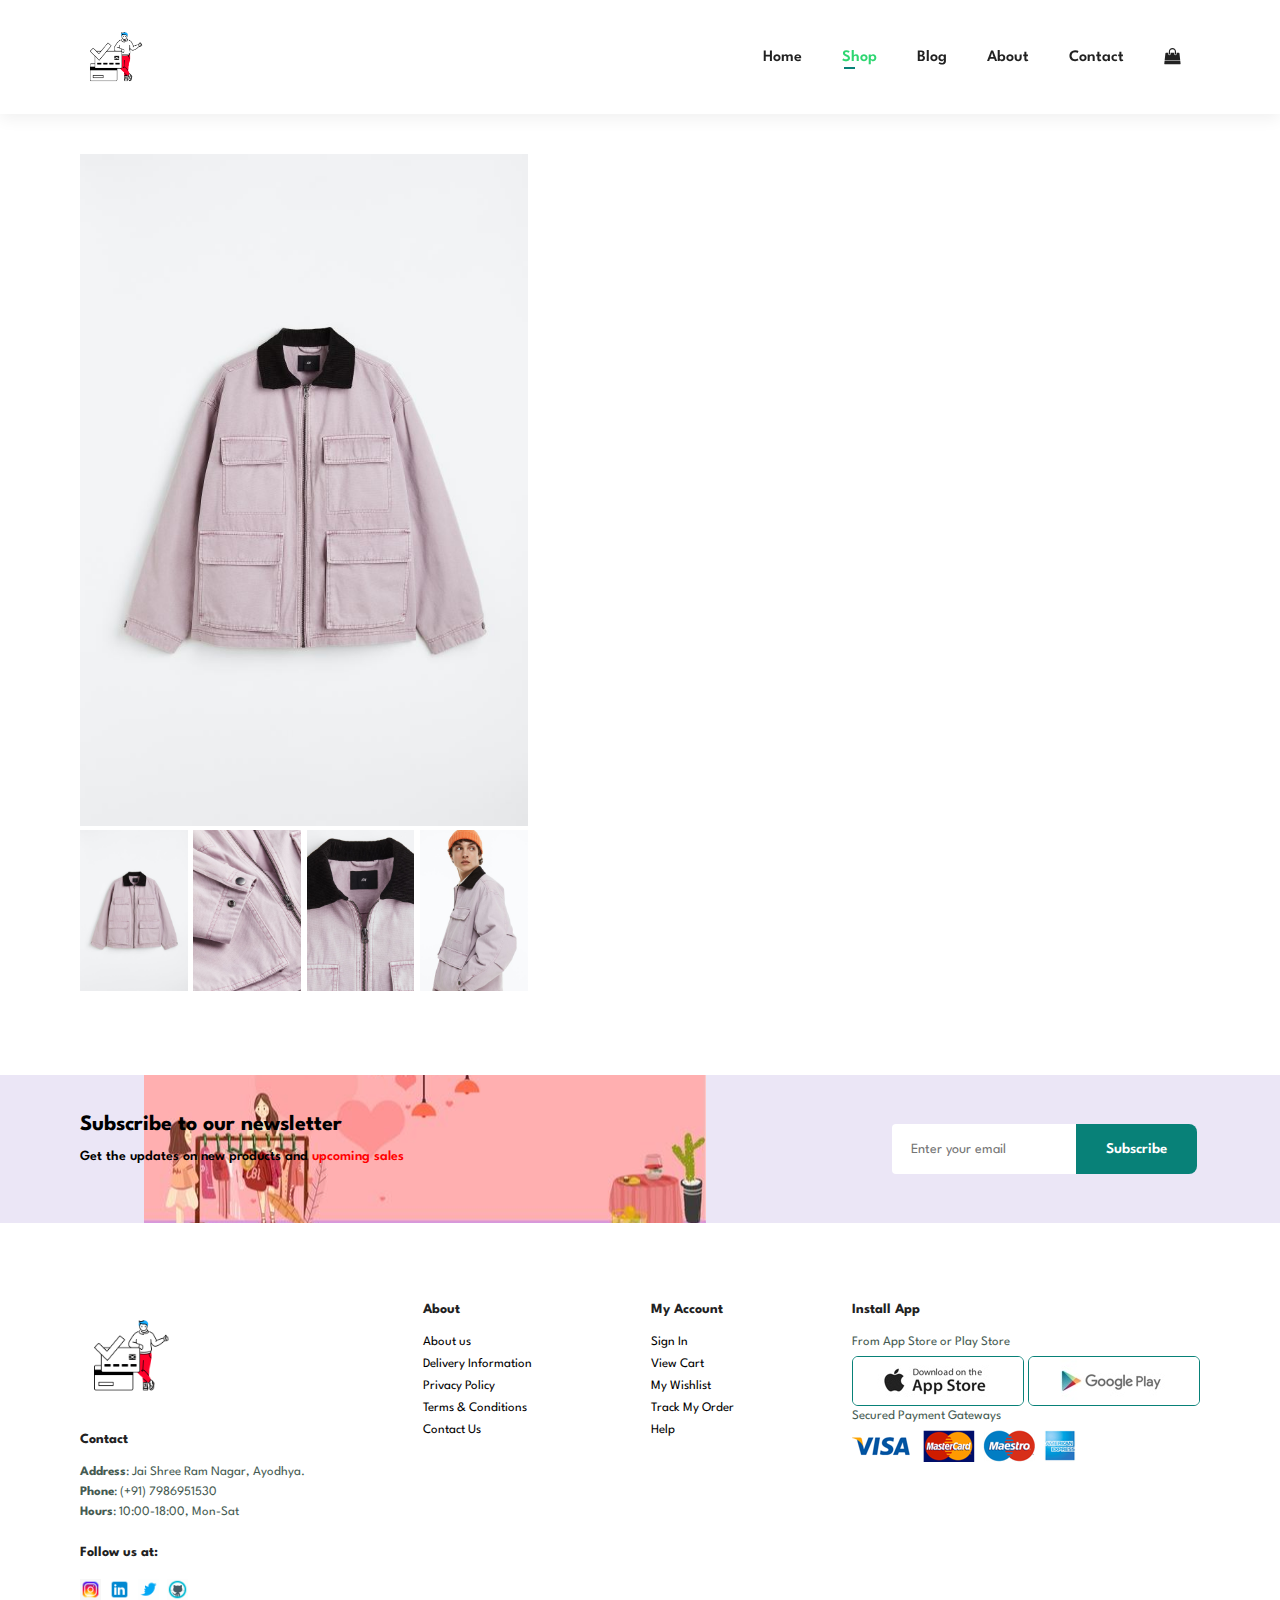
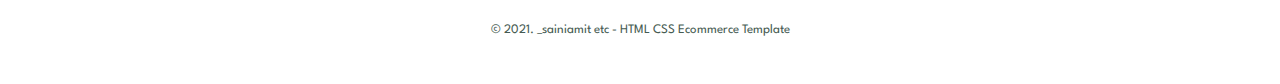
==== Tutorial/sproduct.html @ ae21b3e6 "first commit" ====
<!DOCTYPE html>
<html lang="en">
<head>
    <meta charset="UTF-8">
    <meta http-equiv="X-UA-Compatible" content="IE=edge">
    <meta name="viewport" content="width=device-width, initial-scale=1.0">
    <title>Ecommerce Website</title>
    <link rel="stylesheet" href="/style.css">
    <link rel="stylesheet" href="https://cdnjs.cloudflare.com/ajax/libs/font-awesome/4.7.0/css/font-awesome.min.css">
    <link rel="icon" type="image/x-icon" href="/images/moaiicon.png">
</head>
<body>
    <nav id="header">
        <a href="#"> <img src="/images/logo1.png" width="70px" class="logo" alt=""></a>
        <div>
            <ul id="navbar">
                <li><a  href="index.html">Home</a></li>
                <li><a class="active" href="shop.html">Shop</a></li>
                <li><a href="blog.html">Blog</a></li>
                <li><a href="about.html">About</a</li>
                <li><a href="contact.html">Contact</a</li>
                <li id="lg-bag"><a href="cart.html"><i class="fa fa-shopping-bag"></i></a></li>
                <a href="#" id="close"> <i class="fa fa-times"></i></a>
            </ul>
        </div>
        <div id="mobile">
          <a href="cart.html"><i class="fa fa-shopping-bag"></i></a>
          <i id="bar" class="fa fa-outdent"></i>
        </div>
    </nav>

    <section id="prodetails" class="section-p1">
      <div class="single-pro-image">
        <img src="/images/singleproimage.jpg" width="100%" id="MainImage" alt="">
        <div class="small-img-group">
          <div class="small-img-col">
            <img src="/images/singleproimage.jpg" width="100%" class="small-img" alt="">
          </div>
          <div class="small-img-col">
            <img src="/images/singleproimage1.jpg" width="100%" class="small-img" alt="">
          </div>
          <div class="small-img-col">
            <img src="/images/singleproimage2.jpg" width="100%" class="small-img" alt="">
          </div>
          <div class="small-img-col">
            <img src="/images/singleproimage3.jpg" width="100%" class="small-img" alt="">
          </div>
        </div>
      </div>
      <div class="single-pro-details"></div>
    </section>



    <section id="newsletter" class="section-p1 section-m1">
      <div class="newstext">
        <h4>Subscribe to our newsletter</h4>
        <p>Get the updates on new products and <span>upcoming sales</span></p>
         </div>
         <div>
        <div class="form">
          <input type="text" placeholder="Enter your email">
          <button class="normal">Subscribe</button>
        </div>
     </div>
    </section>


    <footer class="section-p1">
      <div class="col">
        <img class="logo" src="/images/logo1.png" width="100px" alt="">
        <h4>Contact</h4>
        <p><strong>Address</strong>: Jai Shree Ram Nagar, Ayodhya.</p>
        <p><strong>Phone</strong>: (+91) 7986951530</p>
        <p><strong>Hours</strong>: 10:00-18:00, Mon-Sat</p>

        <div class="follow">
          <h4>Follow us at:</h4>
          <div class="icon">
            <img class="i" src="/images/icons8-instagram.gif"width="25px"/>
            <img class="i" src="/images/icons8-linkedin.png"width="25px"/>
            <img class="i" src="/images/icons8-twitter.gif"width="25px"/>
            <img class="i" src="/images/icons8-github.gif"width="25px"/>
          </div>          
        </div>
      </div>

      <div class="col">
        <h4>About</h4>
        <a href="#">About us</a>
        <a href="#">Delivery Information</a>
        <a href="#">Privacy Policy</a>
        <a href="#">Terms & Conditions</a>
        <a href="#">Contact Us</a>
      </div>
      <div class="col">
        <h4>My Account</h4>
        <a href="#">Sign In</a>
        <a href="#">View Cart</a>
        <a href="#">My Wishlist</a>
        <a href="#">Track My Order</a>
        <a href="#">Help</a>
      </div>

      <div class="col install">
        <h4>Install App</h4>
        <p>From App Store or Play Store</p>
        <div class="row">
          <img src="/images/appstore.jpg" alt="">
          <img src="/images/playstore.jpg" alt="">
        </div>
        <p>Secured Payment Gateways</p>
        <img src="/images/securepay.png" alt="">
      </div>

      <div class="copyright">
        <p>© 2021. _sainiamit etc - HTML CSS Ecommerce Template</p>
      </div>

    </footer>

    <script src="/script.js"></script>
</body>
</html>
---- style.css ----
@import url('https://fonts.googleapis.com/css2?family=League+Spartan:wght@100;200;300;400;500;600;700;800;900&display=swap');

*{
    margin: 0;
    padding: 0;
    box-sizing: border-box;
    font-family: 'League Spartan', sans-serif;
}

h1{
    font-size: 50px;
    line-height: 64px;
    color: #222;
}

h2{
    font-size: 46px;
    line-height: 54px;
    color: #222;
}

h4{
    font-size: 20px;
    color: #222;
}

h6{
    font-weight: 700;
    font-size: 12px;
}

p{
    font-size: 16px;
    color: #465B52;
    margin: 15px 0 20px 0;
}

.section-p1{
    padding: 40px 80px;
}

.section-m1{
    margin: 40px 0;
}

button.normal{
  font-size: 15px;
  font-weight: 600;
  padding: 15px 30px;
  color: #000000;
  background-color: #ffffff;
  border-radius: 8px;
  cursor: pointer;
  border: none;
  outline: none;
  transition: 0.3s ease;
}

button.white{
  font-size: 13px;
  font-weight: 600;
  padding: 11px 18px;
  color: #fff;
  background-color: transparent;
  cursor: pointer;
  border: 1px solid #fff;
  outline: none;
  transition: 0.3s ease;
}


body{
    width: 100%;
}

/* header start */
#header{
    display: flex;
    align-items: center;
    justify-content: space-between;
    padding: 20px 80px;
    background: white;
    box-shadow: 0 5px 15px rgba(0,0,0,0.06);
    z-index: 999;
    position: sticky;
    top: 0;
    left: 0;
}

#navbar{
    display: flex;
    align-items: center;
    justify-content: center;
}

#navbar li{
    list-style: none;
    margin: 0 20px;
}
#navbar li a{
    position: relative;
    text-decoration: none;
    font-size: 16px;
    font-weight: 600;
    color: #222;
    transition: 0.3 ease;
}

#navbar li a:hover,
#navbar li a.active{
    color: #2ed671;
}

#navbar li a.active::after,
#navbar li a:hover::after{
    content: "";
    width: 30%;
    height: 2px;
    background: #088178;
    position: absolute;
    bottom: -4px;
    left: 2px;
}

#mobile{
  display: none;
  align-items: center;
}
#close{
  display: none;
}


#hero{
    background-image: url("/images/uns1.jpg");
    height: 90vh;
    width: 100%;
    background-size: cover;
    background-position: top 25% right 0;
    padding: 0 80px;
    display: flex;
    flex-direction: column;
    align-items: flex-start;
    justify-content: center;
}

#hero h4{
    padding-bottom: 15px;
}

#hero h1{
    color: #088178;
}

/* #hero button */
 
#hero button {
        position: relative;
        padding: 15px 45px;
        background: rgb(217, 206, 239);
        font-size: 20px;
        font-weight: 600;
        color: #088178;
        border: 1px solid #FEC195;
        border-radius: 8px;
        filter: drop-shadow(2px 2px 3px rgba(0, 0, 0, .2));
      }
      
      button:hover {
        border: 1px solid #f3b182;
        background: linear-gradient(85deg, #FEC195, #fcc196, #fabd92, #fac097, #fac39c);
        animation: wind 2s ease-in-out infinite;
      }
      
      @keyframes wind {
        0% {
          background-position: 0% 50%;
        }
      
        0% {
          background-position: 50% 100%;
        }
      
        0% {
          background-position: 0% 50%;
        }
      }
      
      .icon-1 {
        position: absolute;
        top: 0;
        right: 0;
        width: 25px;
        transform-origin: 0 0;
        transform: rotate(10deg);
        transition: all .5s ease-in-out;
        filter: drop-shadow(2px 2px 3px rgba(0, 0, 0, .3));
      }
      
      button:hover .icon-1 {
        animation: slay-1 3s cubic-bezier(0.52, 0, 0.58, 1) infinite;
        transform: rotate(10deg);
      }
      
      @keyframes slay-1 {
        0% {
          transform: rotate(10deg);
        }
      
        50% {
          transform: rotate(-5deg);
        }
      
        100% {
          transform: rotate(10deg);
        }
      }
      
      .icon-2 {
        position: absolute;
        top: 0;
        left: 25px;
        width: 12px;
        transform-origin: 50% 0;
        transform: rotate(10deg);
        transition: all 1s ease-in-out;
        filter: drop-shadow(2px 2px 3px rgba(0, 0, 0, .5));
      }
      
      button:hover .icon-2 {
        animation: slay-2 3s cubic-bezier(0.52, 0, 0.58, 1) 1s infinite;
        transform: rotate(0);
      }
      
      @keyframes slay-2 {
        0% {
          transform: rotate(0deg);
        }
      
        50% {
          transform: rotate(15deg);
        }
      
        100% {
          transform: rotate(0);
        }
      }
      
      .icon-3 {
        position: absolute;
        top: 0;
        left: 0;
        width: 18px;
        transform-origin: 50% 0;
        transform: rotate(-5deg);
        transition: all 1s ease-in-out;
        filter: drop-shadow(2px 2px 3px rgba(0, 0, 0, .5));
      }
      
      button:hover .icon-3 {
        animation: slay-3 2s cubic-bezier(0.52, 0, 0.58, 1) 1s infinite;
        transform: rotate(0);
      }
      
      @keyframes slay-3 {
        0% {
          transform: rotate(0deg);
        }
      
        50% {
          transform: rotate(-5deg);
        }
      
        100% {
          transform: rotate(0);
        }
}

#feature{
  display: flex;
  align-items: center;
  justify-content: space-between;
  flex-wrap: wrap;
}

#feature .fe-box{
  width: 180px;
  text-align: center;
  padding: 25px 15px;
  box-shadow: 20px 20px 34px rgba(0,0,0,0.03);
  border: 1px solid #cce7d0;
  border-radius: 4px;
  margin: 15px 0;
}

#feature .fe-box:hover{
  box-shadow: 10px 10px 54px rgba(70,62,221,0.1);
}

#feature .fe-box img{
  width: 100%;
  margin-bottom: 10px;
}

#feature .fe-box h6{
  display: inline-block;
  padding: 9px 8px 6px 8px;
  line-height: 1;
  border-radius: 4px;
  color: #088178;
  background-color:#e6ceeb;
}

#feature .fe-box:nth-child(2) h6{
  background-color: rgba(170, 194, 73, 0.795);
}
#feature .fe-box:nth-child(3) h6{
  background-color: rgb(93, 159, 214);
}
#feature .fe-box:nth-child(4) h6{
  background-color: rgb(215, 141, 193);
}
#feature .fe-box:nth-child(5) h6{
  background-color: rgb(240, 231, 63);
}
#feature .fe-box:nth-child(6) h6{
  background-color: rgb(218, 131, 127);
}


#product1{
  text-align: center;
}

#product1 .pro-container{
  display: flex;
  align-items: center;
  justify-content: space-between;
  flex-wrap: wrap;
  padding-top: 20px;

}

#product1 .pro{
  width: 23%;
  min-width: 250px;
  padding: 10px 12px;
  border: 1px solid #cce7d0;
  border-radius: 25px;
  cursor: pointer;
  box-shadow: 20px 20px 30px rgba(0,0,0,0.02);
  margin: 15px 0;
  position: relative;
}

#product1 .pro:hover{
  box-shadow: 20px 20px 30px rgba(0,0,0,0.06);
  transition: 0.2s ease;
}

#product1 .pro img{
  width: 100%;
  border-radius: 20px;
}

#product1 .pro .des{
  text-align: start;
  padding: 10px 0;
}

#product1 .pro .des span{
  font-size: 18px;
  font-weight: 600;
  color: red;
  font-size: 12px;
}

#product1 .pro .des h5{
  padding-top: 5px;
  color: #000;
  font-size: 16px;
}

#product1 .pro .des h4{
  padding-top: 10px;
  color: #000;
  font-size: 16px;
  font-weight: 700;
}

#product1 .pro .cart{
  width: 40px;
  height: 40px;
  line-height: 40px;
  border-radius: 50px;
  background-color: white;
  font-weight: 500;
  color: green;
  position: absolute;
  bottom: 20px;
  right: 10px;

}


#banner{
  display: flex;
  flex-direction: column;
  justify-content: center;
  align-items: center;
  text-align: center;
  background-image: url("https://lp2.hm.com/hmgoepprod?source=url[https://www2.hm.com/content/dam/global_campaigns/season_07/ladies/1017-isla-hennes/1017b/1017b-this-is-isla-hennes-launch-banner-3x1.jpg]&scale=size[660]&sink=format[jpeg],quality[80]");
  width: 100%;
  height: 40vh;
  background-size: cover;
  background-position: center;
}

#banner h4{
  color: black;
  font-size: 16px;
}

#banner h2{
  color: black;
  font-size: 30px;
  padding: 10px 0;
}

#banner h2 span{
  color: red;
  font-size: 30px;
  padding: 10px 0;
}

#banner button:hover{
  background: #088178;
  color: #fff;
}

#sm-banner{
  display: flex;
  justify-content: space-between;
  flex-wrap: wrap;
}

#sm-banner .banner-box{
  display: flex;
  flex-direction: column;
  justify-content: center;
  align-items: flex-start;
  background-image: url("/images/b3a.jpg");
  min-width: 750px;
  height: 50vh;
  background-size: cover;
  background-position: center;
  padding: 30px;
}

#sm-banner .banner-box2{
  background-image: url("/images/banner3.jpg");

}

#sm-banner h4{
  color: white;
  font-size: 20px;
  font-weight: 300;
}
#sm-banner h2{
  color: white;
  font-size: 28px;
  font-weight: 800;
}
#sm-banner span{
  color: white;
  font-size: 14px;
  font-weight: 500;
  padding-bottom: 15px;
}

#sm-banner .banner-box:hover button{
  background-color: #088178;
  border: 1px solid #088178;
}


#banner3{
  display: flex;
  justify-content: space-between;
  flex-wrap: wrap;
  padding: 0 80px;
}

#banner3 .banner-box{
  display: flex;
  flex-direction: column;
  justify-content: center;
  align-items: flex-start;
  background-image: url("/images/banner.jpg");
  min-width: 30%;
  height: 30vh;
  background-size: cover;
  background-position: center;
  padding: 20px;
  margin-bottom: 20px;
}

#banner3 .banner-box h2{
  color: white;
  font-weight: 900;
  font-size: 22px;
}
#banner3 .banner-box h3{
  color: red;
  font-weight: 800;
  font-size: 15px;
}

#banner3 .banner-box2{
  background-image: url("/images/banner3box2.jpg");
}
#banner3 .banner-box3{
  background-image: url("/images/banner3box3.jpg");
}


#newsletter{
  display: flex;
  justify-content: space-between;
  flex-wrap: wrap;
  align-items: center;
  background-image: url("/images/newsletter.jpg");
  background-repeat: no-repeat;
  background-position: 20% 50%;
  background-color: #ebe6f6;
}

#newsletter h4{
  color: #000000;
  font-size: 22px;
  font-weight: 700;
}
#newsletter p{
  color: #000000;
  font-size: 14px;
  font-weight: 600;
}

#newsletter p span{
  color: red;
}

#newsletter .form{
  display: flex;
  width: 99%;
}

#newsletter input{
  height: 3.125rem;
  padding: 0 1.25em;
  font-size: 14px;
  width: 100%;
  border: 1px solid transparent;
  border-radius: 4px;
  outline: none;
  border-top-right-radius: 0;
  border-bottom-right-radius: 0;
}

#newsletter button{
  background-color: #088178;
  color: #fff;
  white-space: nowrap;
  border-top-left-radius: 0;
  border-bottom-left-radius: 0;
}

footer{
  display: flex;
  flex-wrap: wrap;
  justify-content: space-between; 
}

footer .col{
  display: flex;
  flex-direction: column;
  align-items: flex-start;
  margin-bottom: 20px;
}

footer .logo{
  margin-bottom: 30px;
}

footer h4{
  font-size: 14px;
  padding-bottom: 20px;
}

footer p{
  font-size: 13px;
  margin: 0 0 8px 0;
}
footer a{
  font-size: 13px;
  text-decoration: none;
  color: #000;
  margin-bottom: 10px;
}

footer .follow{
  margin-top: 20px;
}

footer .i{
  color: #465b;
  padding-right: 4px;
  cursor: pointer;
}

footer .install .row img{
  border: 1px solid #088178;
  border-radius: 6px;
}
footer .install img{
  margin-top: 10px 0 15px 0;
}

footer .copyright{
  width: 100%;
  text-align: center;
}

/* Shop Page */
#page-header{
  background-image: url(/images/b1.jpg);
  width: 100%;
  height: 40vh;
  background-size: cover;
  display: flex;
  text-align: center;
  justify-content: center;
  flex-direction: column;
  padding: 14px;
}


#page-header h2,
#page-header p{
  color: white;
  font-size: 30px;
  font-weight: 700;
}

#pagination{
  text-align: center;
}

#pagination a{
  text-decoration: none;
  background-color: #088178;
  padding: 15px 20px;
  border-radius: 4px;
  color: white;
  font-weight: 600;
}

#pagination a i{
  font-size: 16px;
  font-weight: 600;
}

/* Single Product */
#prodetails .single-pro-image{
  width: 40%;
  margin-right: 50px;
}

.small-img-group{
  display: flex;
  justify-content: space-between;
}

.small-img-col{
  flex-basis: 24%;
  cursor: pointer;
}









@media(max-width:799px){

  .section-p1 {
    padding: 40px 40px;
}
  #navbar{
    display: flex;
    flex-direction: column;
    align-items: flex-start;
    justify-content: flex-start;
    position: fixed;
    top: 5px;
    right: -300px;
    width: 300px;
    background-color: #fff;
    box-shadow: 0 40px 60px rgba(0,0,0,0.1);
    padding: 80px 0 0 10px;
    transition: all 0.5s ease;
  }

#navbar.active{
  right: 0px;
}

#navbar li{
  margin-bottom: 25px;
}

#mobile{
  display: flex;
  align-items: center;
}

#mobile i{
  font-size: 24px;
  color: #000;
  cursor: pointer;
  padding-left: 20px;
}

#bar{
  padding-top: 5px;
}

#close{
  display: initial;
  position: absolute;
  top: 10px;
  left: 10px;
  color: #000;
  font-size: 24px;
}

#lg-bag{
  display: none;
}

#hero {
  height: 70vh;
  padding: 0 80px;
  background-position: top 30% right 30%;
}

#feature {
  justify-content: center;
}


#feature .fe-box {
  margin: 15px 15px;
}

#product1 .pro-container {
  justify-content: center;
}

#product1 .pro {
  margin: 15px;
}

#banner {
  height: 20vh;
}

#sm-banner .banner-box {
  min-width: 100%;
  height: 30vh;
}

#banner3 {
  padding: 0 40px;
}
}

@media(max-width:477px){
  #header{
    padding: 10px 30px;
  }
  h2 {
    font-size: 32px;
  }
  h1 {
    font-size: 38px;
  }

#hero {
  padding: 0 20px;
  background-position: 55%;
}

.section-p1{
  padding: 20px;
}

#feature .fe-box {
  width: 155px;
  margin: 0 0 15px 0;
}

#feature {
  justify-content: space-between;
}

#feature .fe-box{
  width: 155px;
  margin: 0 0 15px 0;
}

#product1 .pro {
  width: 100%;
}

#banner{
  height: 40vh;
}

#sm-banner .banner-box {
  height: 40vh;
}

#sm-banner .banner-box2 {
  margin-top: 20px;
}


#banner3 {
  padding: 0 20px;
}
#banner3 .banner-box {
  width: 100%;
}

#newsletter .form {
  width: 100%;
}

#newsletter {
  padding: 40px 20px;
}

footer .copyright {
  text-align: flex-start;
}



}
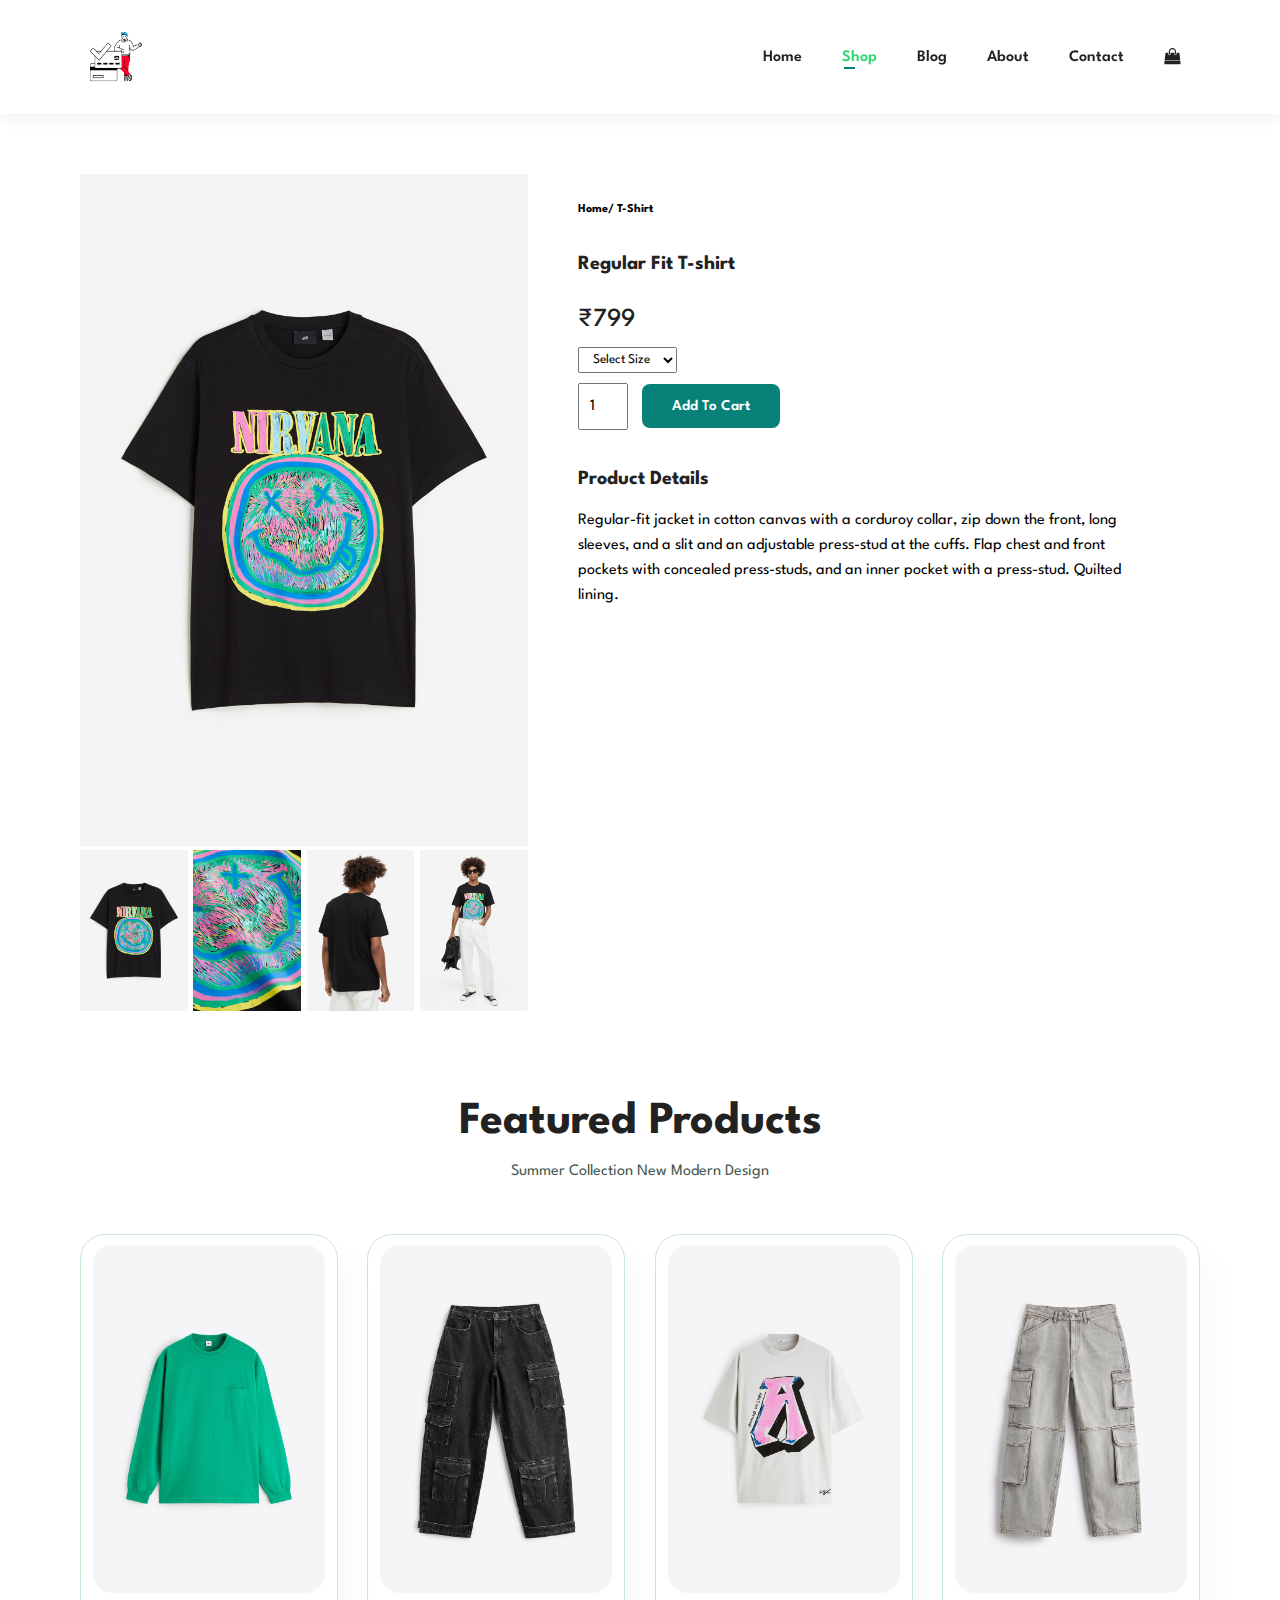
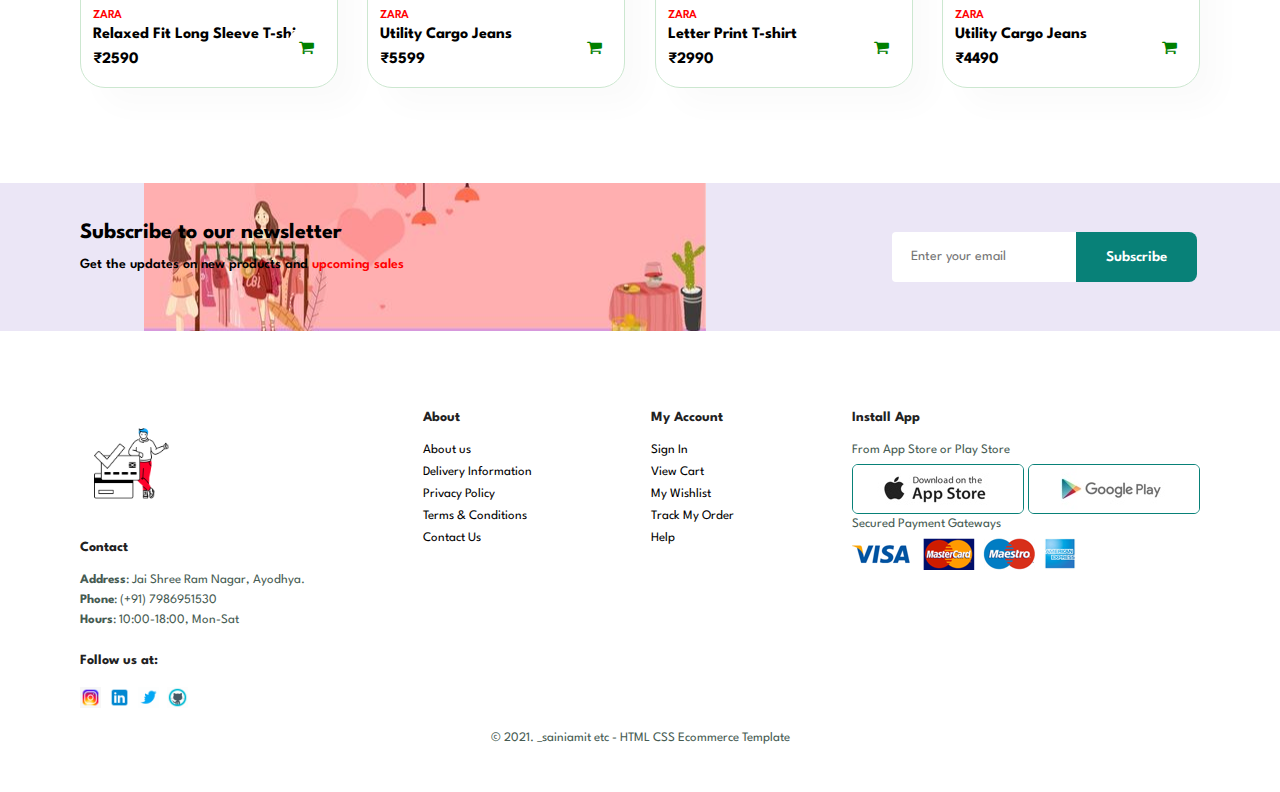
==== commit ef83b39f: "Created shop page, listed products, responsiveness" ====
--- a/Tutorial/sproduct.html
+++ b/Tutorial/sproduct.html
@@ -31,10 +31,10 @@
 
     <section id="prodetails" class="section-p1">
       <div class="single-pro-image">
-        <img src="/images/singleproimage.jpg" width="100%" id="MainImage" alt="">
+        <img src="/images/pro1.jpg" width="100%" id="MainImage" alt="">
         <div class="small-img-group">
           <div class="small-img-col">
-            <img src="/images/singleproimage.jpg" width="100%" class="small-img" alt="">
+            <img src="/images/pro1.jpg" width="100%" class="small-img" alt="">
           </div>
           <div class="small-img-col">
             <img src="/images/singleproimage1.jpg" width="100%" class="small-img" alt="">
@@ -47,8 +47,75 @@
           </div>
         </div>
       </div>
-      <div class="single-pro-details"></div>
+      <div class="single-pro-details">
+        <h6>Home/ T-Shirt</h6>
+        <h4>Regular Fit T-shirt</h4>
+        <h2>₹799</h2>
+        <select>
+          <option>Select Size</option>
+          <option>XS</option>
+          <option>S</option>
+          <option>M</option>
+          <option>L</option>
+          <option>XL</option>
+        </select>
+        <input type="number" value="1">
+        <button class="normal">Add To Cart</button>
+        <h4>Product Details</h4>
+        <span>Regular-fit jacket in cotton canvas with a corduroy collar, zip down the front, long sleeves, and a slit and an adjustable press-stud at the cuffs. Flap chest and front pockets with concealed press-studs, and an inner pocket with a press-stud. Quilted lining.</span>
+      </div>
     </section>
+
+
+    <section id="product1" class="section-p1">
+      <h2>Featured Products</h2>
+      <p>Summer Collection New Modern Design</p>
+      <div class="pro-container">
+        <div class="pro">
+          <img src="/images/pro9.jpg" alt="">
+          <div class="des">
+            <span>ZARA</span>
+            <h5>Relaxed Fit Long Sleeve T-shirt</h5>
+            <h4>₹2590</h4>
+          </div>
+          <a href="#"><i class="fa fa-shopping-cart cart"></i></a>
+        </div>
+        
+        <div class="pro">
+          <img src="/images/pro10.jpg" alt="">
+          <div class="des">
+            <span>ZARA</span>
+            <h5>Utility Cargo Jeans</h5>
+            <h4>₹5599</h4>
+          </div>
+          <a href="#"><i class="fa fa-shopping-cart cart"></i></a>
+        </div>
+        
+        <div class="pro">
+          <img src="/images/pro11.jpg" alt="">
+          <div class="des">
+            <span>ZARA</span>
+            <h5>Letter Print T-shirt</h5>
+            <h4>₹2990</h4>
+          </div>
+          <a href="#"><i class="fa fa-shopping-cart cart"></i></a>
+        </div>
+        
+        <div class="pro">
+          <img src="/images/pro12.jpg" alt="">
+          <div class="des">
+            <span>ZARA</span>
+            <h5>Utility Cargo Jeans</h5>
+            <h4>₹4490</h4>
+          </div>
+          <a href="#"><i class="fa fa-shopping-cart cart"></i></a>
+        </div>
+
+      </div>
+    </section>
+
+
+
 
 
 
@@ -119,6 +186,25 @@
 
     </footer>
 
+    <script>
+      var MainImage = document.getElementById("MainImage");
+      var SmallImage = document.getElementsByClassName("small-img");
+
+      SmallImage[0].onclick = function(){
+        MainImage.src = SmallImage[0].src;
+      }
+      SmallImage[1].onclick = function(){
+        MainImage.src = SmallImage[1].src;
+      }
+      SmallImage[2].onclick = function(){
+        MainImage.src = SmallImage[2].src;
+      }
+      SmallImage[3].onclick = function(){
+        MainImage.src = SmallImage[3].src;
+      }
+
+    </script>
+
     <script src="/script.js"></script>
 </body>
 </html>--- a/style.css
+++ b/style.css
@@ -672,6 +672,59 @@
 }
 
 /* Single Product */
+#prodetails{
+  display: flex;
+  margin-top: 20px;
+}
+
+#prodetails .single-pro-details{
+  width: 50%;
+  padding-top: 30px;
+}
+
+#prodetails .single-pro-details h4{
+  padding: 40px 0 20px 0;
+}
+#prodetails .single-pro-details h2{
+  font-size: 26px;
+  font-weight: 500;
+}
+
+#prodetails .single-pro-details select{
+  display: block;
+  padding: 5px 10px;
+  margin-bottom: 10px;
+}
+
+#prodetails .single-pro-details input{
+  width: 50px;
+  height: 47px;
+  padding-left: 10px;
+  font-size: 16px;
+  margin-right: 10px;
+}
+#prodetails .single-pro-details input:focus{
+  outline: none;
+}
+
+#prodetails .single-pro-details button{
+  background-color: #088178;
+  color: #ffffff;
+}
+
+#prodetails .single-pro-details span{
+  line-height: 25px;
+}
+
+
+
+
+
+
+
+
+
+
 #prodetails .single-pro-image{
   width: 40%;
   margin-right: 50px;
@@ -859,6 +912,19 @@
   text-align: flex-start;
 }
 
+/* Single Product */
+#prodetails {
+  display: flex;
+  flex-direction: column;
+}
+
+#prodetails .single-pro-image {
+  width: 100%;
+}
+
+#prodetails .single-pro-details {
+  width: 100%;
+}
 
 
 }